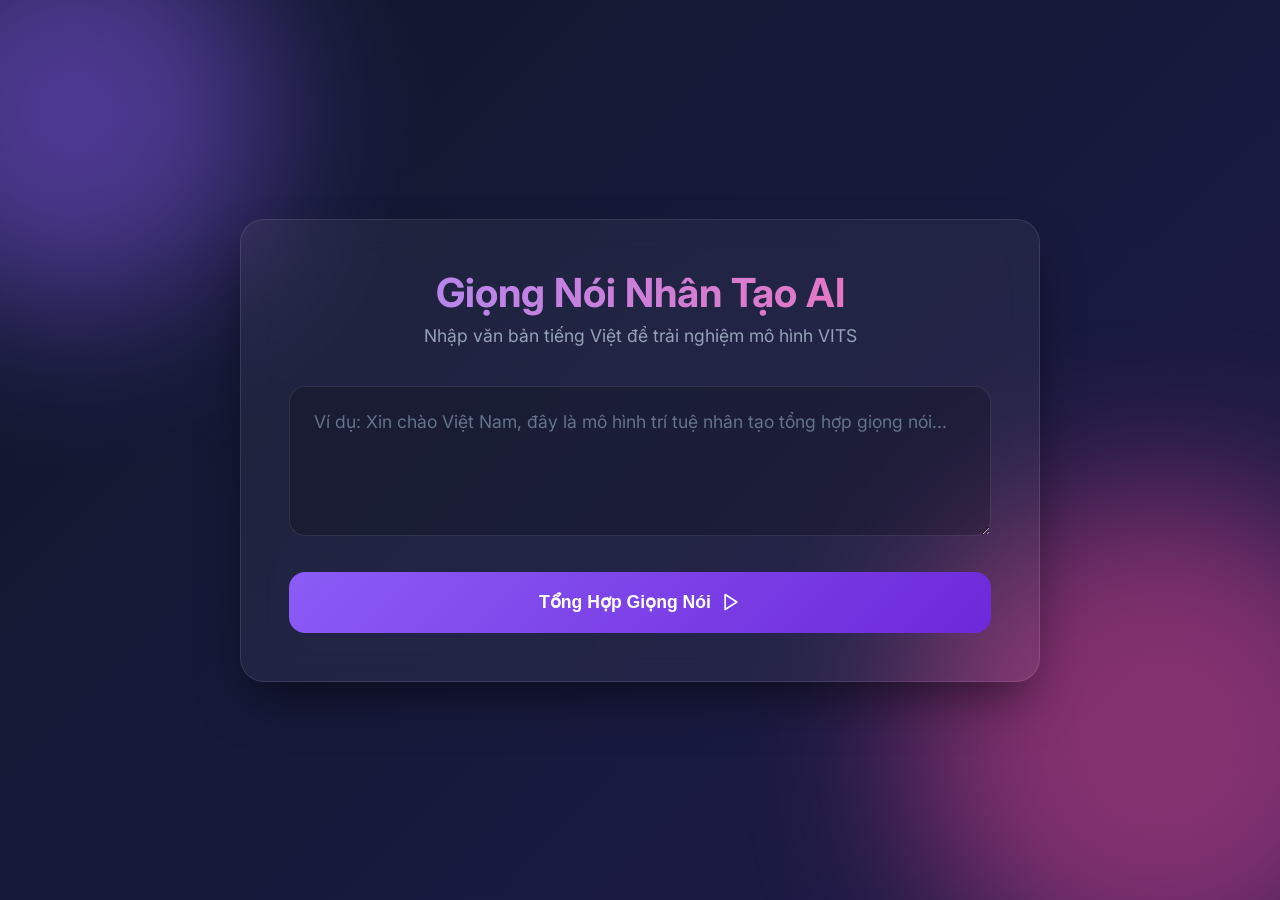
==== templates/index.html @ 56fe4cca "Cập nhật mã nguồn và model" ====
<!DOCTYPE html>
<html lang="vi">
<head>
    <meta charset="UTF-8">
    <meta name="viewport" content="width=device-width, initial-scale=1.0">
    <title>VITS TTS - Sinh Giọng Nói AI</title>
    <link href="https://fonts.googleapis.com/css2?family=Inter:wght@300;400;500;600;700&display=swap" rel="stylesheet">
    <style>
        :root {
            --bg-gradient: linear-gradient(135deg, #0f172a 0%, #1e1b4b 100%);
            --glass-bg: rgba(255, 255, 255, 0.05);
            --glass-border: rgba(255, 255, 255, 0.1);
            --primary: #8b5cf6;
            --primary-hover: #7c3aed;
            --text-main: #f8fafc;
            --text-muted: #94a3b8;
        }

        * {
            box-sizing: border-box;
            margin: 0;
            padding: 0;
        }

        body {
            font-family: 'Inter', sans-serif;
            background: var(--bg-gradient);
            color: var(--text-main);
            min-height: 100vh;
            display: flex;
            align-items: center;
            justify-content: center;
            padding: 2rem;
            overflow-x: hidden;
        }

        .background-blobs {
            position: absolute;
            top: 0;
            left: 0;
            width: 100%;
            height: 100%;
            overflow: hidden;
            z-index: 0;
        }

        .blob {
            position: absolute;
            filter: blur(80px);
            opacity: 0.5;
            border-radius: 50%;
            animation: float 10s infinite alternate;
        }

        .blob-1 {
            top: -10%;
            left: -10%;
            width: 400px;
            height: 400px;
            background: #8b5cf6;
        }

        .blob-2 {
            bottom: -10%;
            right: -10%;
            width: 500px;
            height: 500px;
            background: #ec4899;
            animation-delay: -5s;
        }

        @keyframes float {
            0% { transform: translate(0, 0) scale(1); }
            100% { transform: translate(30px, 50px) scale(1.1); }
        }

        .container {
            position: relative;
            z-index: 1;
            width: 100%;
            max-width: 800px;
            background: var(--glass-bg);
            backdrop-filter: blur(16px);
            -webkit-backdrop-filter: blur(16px);
            border: 1px solid var(--glass-border);
            border-radius: 24px;
            padding: 3rem;
            box-shadow: 0 25px 50px -12px rgba(0, 0, 0, 0.5);
            transition: transform 0.3s ease, box-shadow 0.3s ease;
        }

        .container:hover {
            transform: translateY(-5px);
            box-shadow: 0 30px 60px -12px rgba(0, 0, 0, 0.6);
        }

        h1 {
            font-size: 2.5rem;
            font-weight: 700;
            margin-bottom: 0.5rem;
            background: linear-gradient(to right, #a78bfa, #f472b6);
            -webkit-background-clip: text;
            -webkit-text-fill-color: transparent;
            text-align: center;
        }

        p.subtitle {
            text-align: center;
            color: var(--text-muted);
            margin-bottom: 2.5rem;
            font-size: 1.1rem;
        }

        .input-group {
            margin-bottom: 2rem;
            position: relative;
        }

        textarea {
            width: 100%;
            background: rgba(0, 0, 0, 0.2);
            border: 1px solid var(--glass-border);
            border-radius: 16px;
            padding: 1.5rem;
            color: var(--text-main);
            font-family: inherit;
            font-size: 1.1rem;
            resize: vertical;
            min-height: 150px;
            transition: all 0.3s ease;
            outline: none;
        }

        textarea:focus {
            border-color: var(--primary);
            box-shadow: 0 0 0 4px rgba(139, 92, 246, 0.1);
            background: rgba(0, 0, 0, 0.3);
        }

        textarea::placeholder {
            color: #64748b;
        }

        .btn-generate {
            width: 100%;
            padding: 1.25rem;
            background: linear-gradient(135deg, var(--primary) 0%, #6d28d9 100%);
            color: white;
            border: none;
            border-radius: 16px;
            font-size: 1.1rem;
            font-weight: 600;
            cursor: pointer;
            transition: all 0.3s ease;
            display: flex;
            align-items: center;
            justify-content: center;
            gap: 10px;
        }

        .btn-generate:hover:not(:disabled) {
            transform: translateY(-2px);
            box-shadow: 0 10px 20px -10px var(--primary);
        }
        
        .btn-generate:active:not(:disabled) {
            transform: translateY(1px);
        }

        .btn-generate:disabled {
            opacity: 0.7;
            cursor: not-allowed;
        }

        .spinner {
            width: 20px;
            height: 20px;
            border: 3px solid rgba(255,255,255,0.3);
            border-radius: 50%;
            border-top-color: white;
            animation: spin 1s ease-in-out infinite;
            display: none;
        }

        @keyframes spin {
            to { transform: rotate(360deg); }
        }

        .result-container {
            margin-top: 2.5rem;
            padding-top: 2rem;
            border-top: 1px solid var(--glass-border);
            display: none;
            opacity: 0;
            transform: translateY(10px);
            transition: all 0.5s ease;
        }

        .result-container.show {
            display: block;
            opacity: 1;
            transform: translateY(0);
        }

        .result-title {
            font-size: 1.2rem;
            font-weight: 600;
            margin-bottom: 1rem;
            color: #e2e8f0;
        }

        audio {
            width: 100%;
            height: 54px;
            border-radius: 12px;
            outline: none;
        }

        /* Tùy chỉnh thanh audio cho chrome/safari */
        audio::-webkit-media-controls-panel {
            background: rgba(255, 255, 255, 0.1);
        }
        audio::-webkit-media-controls-current-time-display,
        audio::-webkit-media-controls-time-remaining-display {
            color: white;
        }

        .error-message {
            color: #ef4444;
            background: rgba(239, 68, 68, 0.1);
            border: 1px solid rgba(239, 68, 68, 0.2);
            padding: 1rem;
            border-radius: 12px;
            margin-top: 1rem;
            display: none;
            font-size: 0.95rem;
        }
    </style>
</head>
<body>

    <div class="background-blobs">
        <div class="blob blob-1"></div>
        <div class="blob blob-2"></div>
    </div>

    <div class="container">
        <h1>Giọng Nói Nhân Tạo AI</h1>
        <p class="subtitle">Nhập văn bản tiếng Việt để trải nghiệm mô hình VITS</p>

        <div class="input-group">
            <textarea id="text-input" placeholder="Ví dụ: Xin chào Việt Nam, đây là mô hình trí tuệ nhân tạo tổng hợp giọng nói..." spellcheck="false"></textarea>
        </div>

        <button id="btn-generate" class="btn-generate">
            <div class="spinner" id="spinner"></div>
            <span id="btn-text">Tổng Hợp Giọng Nói</span>
            <svg id="btn-icon" width="20" height="20" fill="none" stroke="currentColor" stroke-width="2" viewBox="0 0 24 24" stroke-linecap="round" stroke-linejoin="round">
                <polygon points="5 3 19 12 5 21 5 3"></polygon>
            </svg>
        </button>

        <div id="error-box" class="error-message"></div>

        <div id="result-box" class="result-container">
            <div class="result-title">Kết quả:</div>
            <audio id="audio-player" controls></audio>
        </div>
    </div>

    <script>
        const btnGenerate = document.getElementById('btn-generate');
        const textInput = document.getElementById('text-input');
        const spinner = document.getElementById('spinner');
        const btnText = document.getElementById('btn-text');
        const btnIcon = document.getElementById('btn-icon');
        const resultBox = document.getElementById('result-box');
        const audioPlayer = document.getElementById('audio-player');
        const errorBox = document.getElementById('error-box');

        btnGenerate.addEventListener('click', async () => {
            const text = textInput.value.trim();
            if (!text) {
                showError("Vui lòng nhập văn bản cần tổng hợp.");
                return;
            }

            // UI Loading state
            btnGenerate.disabled = true;
            spinner.style.display = 'block';
            btnText.textContent = 'Đang xử lý...';
            btnIcon.style.display = 'none';
            resultBox.classList.remove('show');
            errorBox.style.display = 'none';

            try {
                const response = await fetch('/api/tts', {
                    method: 'POST',
                    headers: {
                        'Content-Type': 'application/json'
                    },
                    body: JSON.stringify({ text })
                });

                if (!response.ok) {
                    const errData = await response.json();
                    throw new Error(errData.error || 'Có lỗi xảy ra khi gọi API');
                }

                // Get audio blob
                const blob = await response.blob();
                const audioUrl = URL.createObjectURL(blob);
                
                // Play audio
                audioPlayer.src = audioUrl;
                resultBox.classList.add('show');
                
                // Auto play optional
                audioPlayer.play();

            } catch (error) {
                showError(error.message);
            } finally {
                // UI Reset state
                btnGenerate.disabled = false;
                spinner.style.display = 'none';
                btnText.textContent = 'Tổng Hợp Giọng Nói';
                btnIcon.style.display = 'block';
            }
        });

        function showError(msg) {
            errorBox.textContent = msg;
            errorBox.style.display = 'block';
        }
    </script>
</body>
</html>
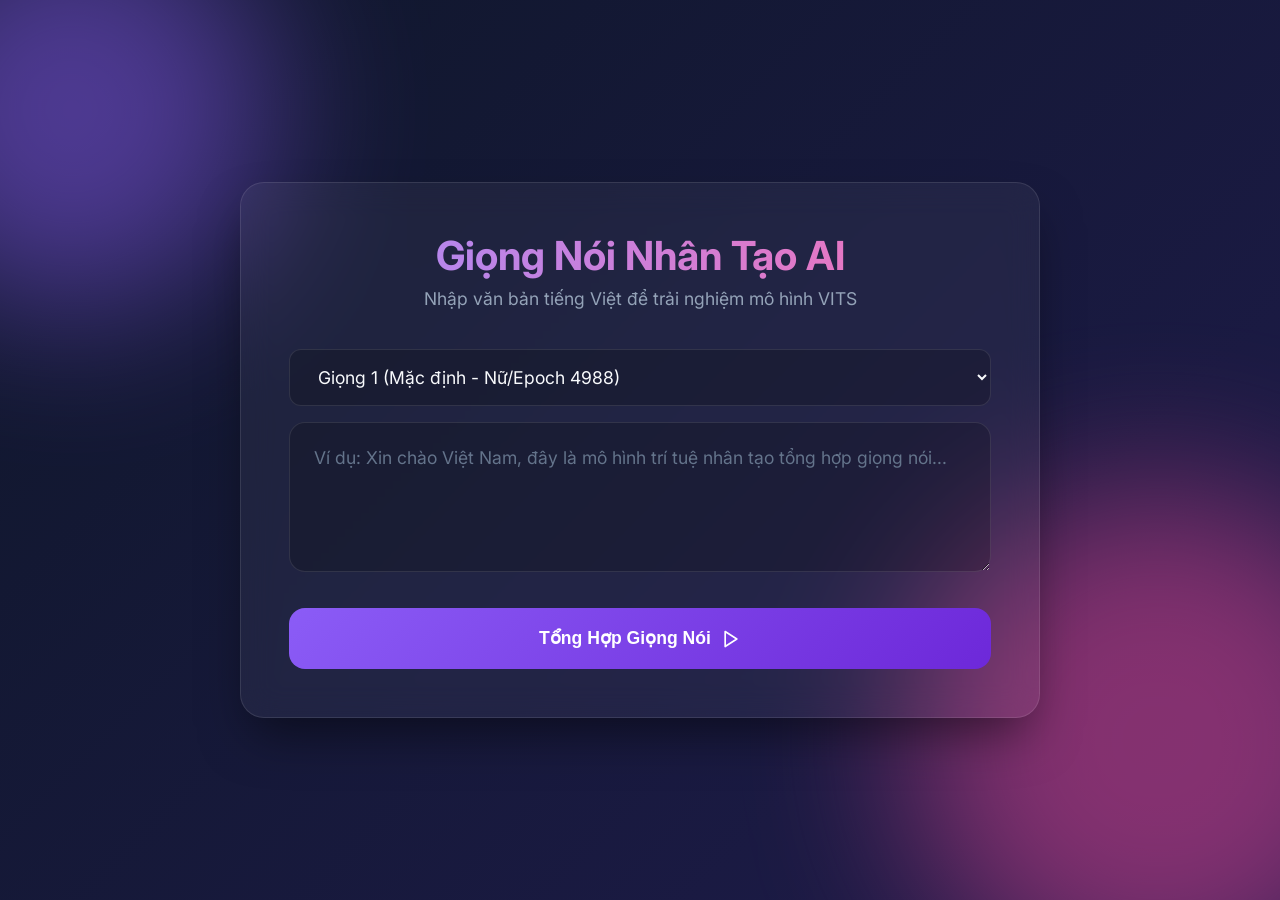
==== commit 6a59a2fa: "Thêm tính năng chọn 2 giọng đọc" ====
--- a/templates/index.html
+++ b/templates/index.html
@@ -140,6 +140,31 @@
         textarea::placeholder {
             color: #64748b;
         }
+        
+        .voice-select {
+            width: 100%;
+            background: rgba(0, 0, 0, 0.2);
+            border: 1px solid var(--glass-border);
+            border-radius: 12px;
+            padding: 1rem 1.5rem;
+            color: var(--text-main);
+            font-family: inherit;
+            font-size: 1.1rem;
+            margin-bottom: 1rem;
+            outline: none;
+            transition: all 0.3s ease;
+            cursor: pointer;
+        }
+
+        .voice-select:focus {
+            border-color: var(--primary);
+            box-shadow: 0 0 0 4px rgba(139, 92, 246, 0.1);
+        }
+        
+        .voice-select option {
+            background: #1e1b4b;
+            color: white;
+        }
 
         .btn-generate {
             width: 100%;
@@ -249,6 +274,10 @@
         <p class="subtitle">Nhập văn bản tiếng Việt để trải nghiệm mô hình VITS</p>
 
         <div class="input-group">
+            <select id="voice-select" class="voice-select">
+                <option value="voice1">Giọng 1 (Mặc định - Nữ/Epoch 4988)</option>
+                <option value="voice2">Giọng 2 (Giọng Nam)</option>
+            </select>
             <textarea id="text-input" placeholder="Ví dụ: Xin chào Việt Nam, đây là mô hình trí tuệ nhân tạo tổng hợp giọng nói..." spellcheck="false"></textarea>
         </div>
 
@@ -280,6 +309,8 @@
 
         btnGenerate.addEventListener('click', async () => {
             const text = textInput.value.trim();
+            const voice = document.getElementById('voice-select').value;
+            
             if (!text) {
                 showError("Vui lòng nhập văn bản cần tổng hợp.");
                 return;
@@ -299,7 +330,7 @@
                     headers: {
                         'Content-Type': 'application/json'
                     },
-                    body: JSON.stringify({ text })
+                    body: JSON.stringify({ text, voice })
                 });
 
                 if (!response.ok) {
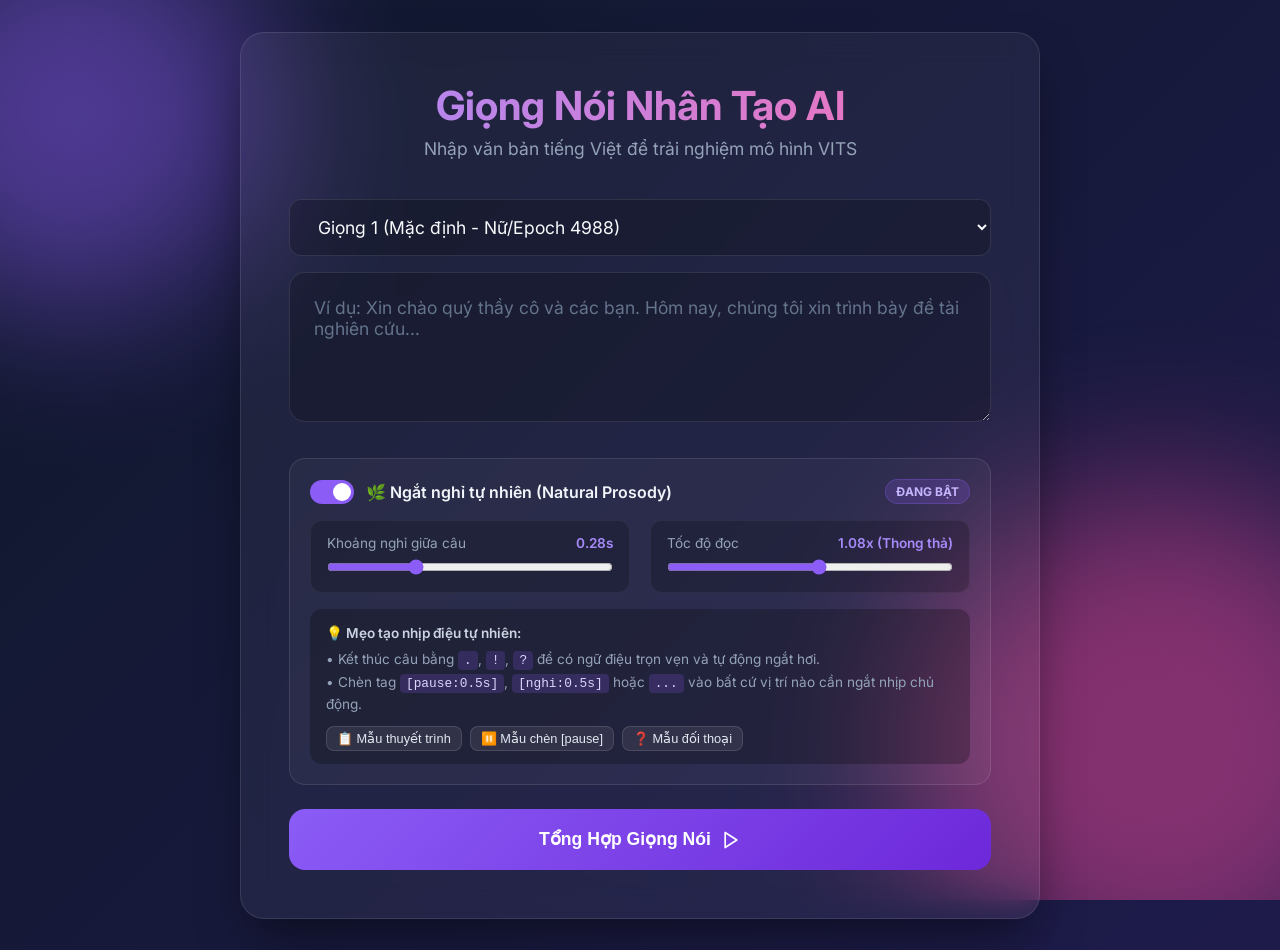
==== commit f86bab1b: "Them tinh nang ngat nghi tu nhien (Natural Prosody) va tinh chinh tham so cho ca 2 giong" ====
--- a/templates/index.html
+++ b/templates/index.html
@@ -260,6 +260,170 @@
             display: none;
             font-size: 0.95rem;
         }
+
+        /* ─── Prosody / Natural Pause Control Panel ─── */
+        .prosody-panel {
+            background: rgba(255, 255, 255, 0.04);
+            border: 1px solid var(--glass-border);
+            border-radius: 16px;
+            padding: 1.25rem;
+            margin-bottom: 1.5rem;
+            transition: all 0.3s ease;
+        }
+
+        .panel-header {
+            display: flex;
+            align-items: center;
+            justify-content: space-between;
+            margin-bottom: 1rem;
+        }
+
+        .toggle-container {
+            display: flex;
+            align-items: center;
+            gap: 12px;
+            cursor: pointer;
+            user-select: none;
+        }
+
+        .toggle-container input {
+            display: none;
+        }
+
+        .toggle-slider {
+            width: 44px;
+            height: 24px;
+            background: rgba(255, 255, 255, 0.2);
+            border-radius: 24px;
+            position: relative;
+            transition: background 0.3s ease;
+        }
+
+        .toggle-slider::before {
+            content: '';
+            position: absolute;
+            width: 18px;
+            height: 18px;
+            border-radius: 50%;
+            background: white;
+            top: 3px;
+            left: 3px;
+            transition: transform 0.3s ease;
+        }
+
+        .toggle-container input:checked + .toggle-slider {
+            background: var(--primary);
+        }
+
+        .toggle-container input:checked + .toggle-slider::before {
+            transform: translateX(20px);
+        }
+
+        .toggle-label {
+            font-size: 1rem;
+            font-weight: 600;
+            color: #f1f5f9;
+        }
+
+        .badge-status {
+            font-size: 0.75rem;
+            font-weight: 700;
+            padding: 4px 10px;
+            border-radius: 20px;
+            background: rgba(139, 92, 246, 0.2);
+            color: #c4b5fd;
+            border: 1px solid rgba(139, 92, 246, 0.3);
+        }
+
+        .sliders-row {
+            display: grid;
+            grid-template-columns: 1fr 1fr;
+            gap: 1.25rem;
+            margin-bottom: 1rem;
+            transition: opacity 0.3s ease;
+        }
+
+        @media (max-width: 600px) {
+            .sliders-row {
+                grid-template-columns: 1fr;
+            }
+        }
+
+        .slider-group {
+            background: rgba(0, 0, 0, 0.2);
+            padding: 0.85rem 1rem;
+            border-radius: 12px;
+            border: 1px solid rgba(255, 255, 255, 0.05);
+        }
+
+        .slider-header {
+            display: flex;
+            justify-content: space-between;
+            font-size: 0.85rem;
+            color: var(--text-muted);
+            margin-bottom: 0.5rem;
+        }
+
+        .slider-val {
+            color: #a78bfa;
+            font-weight: 600;
+        }
+
+        input[type="range"] {
+            width: 100%;
+            accent-color: var(--primary);
+            cursor: pointer;
+        }
+
+        .tips-box {
+            background: rgba(0, 0, 0, 0.25);
+            border-radius: 12px;
+            padding: 0.85rem 1rem;
+            font-size: 0.85rem;
+            color: #94a3b8;
+            line-height: 1.6;
+        }
+
+        .tips-title {
+            color: #cbd5e1;
+            font-weight: 600;
+            margin-bottom: 0.3rem;
+            display: flex;
+            align-items: center;
+            gap: 6px;
+        }
+
+        .tips-box code {
+            background: rgba(139, 92, 246, 0.2);
+            color: #ddd6fe;
+            padding: 2px 6px;
+            border-radius: 4px;
+            font-size: 0.8rem;
+        }
+
+        .sample-buttons {
+            display: flex;
+            gap: 8px;
+            margin-top: 0.6rem;
+            flex-wrap: wrap;
+        }
+
+        .btn-sample {
+            background: rgba(255, 255, 255, 0.08);
+            border: 1px solid rgba(255, 255, 255, 0.12);
+            color: #e2e8f0;
+            border-radius: 8px;
+            padding: 4px 10px;
+            font-size: 0.8rem;
+            cursor: pointer;
+            transition: all 0.2s ease;
+        }
+
+        .btn-sample:hover {
+            background: rgba(139, 92, 246, 0.25);
+            border-color: var(--primary);
+            color: white;
+        }
     </style>
 </head>
 <body>
@@ -278,7 +442,47 @@
                 <option value="voice1">Giọng 1 (Mặc định - Nữ/Epoch 4988)</option>
                 <option value="voice2">Giọng 2 (Giọng Nam)</option>
             </select>
-            <textarea id="text-input" placeholder="Ví dụ: Xin chào Việt Nam, đây là mô hình trí tuệ nhân tạo tổng hợp giọng nói..." spellcheck="false"></textarea>
+            <textarea id="text-input" placeholder="Ví dụ: Xin chào quý thầy cô và các bạn. Hôm nay, chúng tôi xin trình bày đề tài nghiên cứu..." spellcheck="false"></textarea>
+        </div>
+
+        <!-- Bảng điều khiển ngắt nghỉ tự nhiên -->
+        <div class="prosody-panel">
+            <div class="panel-header">
+                <label class="toggle-container" title="Bật để ngắt nghỉ và lấy hơi tự nhiên giữa các câu">
+                    <input type="checkbox" id="natural-mode-toggle" checked>
+                    <span class="toggle-slider"></span>
+                    <span class="toggle-label">🌿 Ngắt nghỉ tự nhiên (Natural Prosody)</span>
+                </label>
+                <span class="badge-status" id="badge-mode">ĐANG BẬT</span>
+            </div>
+
+            <div class="sliders-row" id="sliders-container">
+                <div class="slider-group">
+                    <div class="slider-header">
+                        <span>Khoảng nghỉ giữa câu</span>
+                        <span class="slider-val" id="pause-val">0.28s</span>
+                    </div>
+                    <input type="range" id="pause-slider" min="0.10" max="0.70" step="0.02" value="0.28">
+                </div>
+                <div class="slider-group">
+                    <div class="slider-header">
+                        <span>Tốc độ đọc</span>
+                        <span class="slider-val" id="speed-val">1.08x (Thong thả)</span>
+                    </div>
+                    <input type="range" id="speed-slider" min="0.85" max="1.30" step="0.02" value="1.08">
+                </div>
+            </div>
+
+            <div class="tips-box">
+                <div class="tips-title">💡 Mẹo tạo nhịp điệu tự nhiên:</div>
+                <div>• Kết thúc câu bằng <code>.</code>, <code>!</code>, <code>?</code> để có ngữ điệu trọn vẹn và tự động ngắt hơi.</div>
+                <div>• Chèn tag <code>[pause:0.5s]</code>, <code>[nghi:0.5s]</code> hoặc <code>...</code> vào bất cứ vị trí nào cần ngắt nhịp chủ động.</div>
+                <div class="sample-buttons">
+                    <button type="button" class="btn-sample" onclick="setSample(1)">📋 Mẫu thuyết trình</button>
+                    <button type="button" class="btn-sample" onclick="setSample(2)">⏸️ Mẫu chèn [pause]</button>
+                    <button type="button" class="btn-sample" onclick="setSample(3)">❓ Mẫu đối thoại</button>
+                </div>
+            </div>
         </div>
 
         <button id="btn-generate" class="btn-generate">
@@ -307,9 +511,57 @@
         const audioPlayer = document.getElementById('audio-player');
         const errorBox = document.getElementById('error-box');
 
+        // Prosody controls
+        const naturalToggle = document.getElementById('natural-mode-toggle');
+        const badgeMode = document.getElementById('badge-mode');
+        const slidersContainer = document.getElementById('sliders-container');
+        const pauseSlider = document.getElementById('pause-slider');
+        const pauseVal = document.getElementById('pause-val');
+        const speedSlider = document.getElementById('speed-slider');
+        const speedVal = document.getElementById('speed-val');
+
+        // Update UI khi toggle
+        naturalToggle.addEventListener('change', () => {
+            const isEnabled = naturalToggle.checked;
+            badgeMode.textContent = isEnabled ? 'ĐANG BẬT' : 'ĐÃ TẮT';
+            badgeMode.style.background = isEnabled ? 'rgba(139, 92, 246, 0.2)' : 'rgba(239, 68, 68, 0.2)';
+            badgeMode.style.color = isEnabled ? '#c4b5fd' : '#fca5a5';
+            badgeMode.style.borderColor = isEnabled ? 'rgba(139, 92, 246, 0.3)' : 'rgba(239, 68, 68, 0.3)';
+            slidersContainer.style.opacity = isEnabled ? '1' : '0.4';
+            slidersContainer.style.pointerEvents = isEnabled ? 'auto' : 'none';
+        });
+
+        // Sliders live text
+        pauseSlider.addEventListener('input', () => {
+            pauseVal.textContent = parseFloat(pauseSlider.value).toFixed(2) + 's';
+        });
+
+        speedSlider.addEventListener('input', () => {
+            const val = parseFloat(speedSlider.value);
+            let desc = '';
+            if (val <= 0.95) desc = ' (Nhanh)';
+            else if (val <= 1.12) desc = ' (Thong thả)';
+            else desc = ' (Chậm rãi)';
+            speedVal.textContent = val.toFixed(2) + 'x' + desc;
+        });
+
+        // Set sample text
+        function setSample(type) {
+            if (type === 1) {
+                textInput.value = "Kính chào quý thầy cô và các bạn! Hôm nay, nhóm chúng tôi xin trình bày về đề tài tổng hợp tiếng nói tiếng Việt bằng mô hình VITS. Kính mời thầy cô cùng theo dõi bài báo cáo.";
+            } else if (type === 2) {
+                textInput.value = "Trí tuệ nhân tạo đang thay đổi thế giới. [pause:0.5s] Đặc biệt trong lĩnh vực xử lý giọng nói, [pause:0.3s] mô hình VITS đã mang lại chất lượng vượt bậc so với các phương pháp truyền thống.";
+            } else if (type === 3) {
+                textInput.value = "Xin chào bạn, hôm nay thời tiết thế nào? Thật tuyệt vời, chúng ta hãy cùng nhau bắt đầu buổi làm việc thật hiệu quả nhé!";
+            }
+        }
+
         btnGenerate.addEventListener('click', async () => {
             const text = textInput.value.trim();
             const voice = document.getElementById('voice-select').value;
+            const natural_mode = naturalToggle.checked;
+            const pause_duration = parseFloat(pauseSlider.value);
+            const speed = parseFloat(speedSlider.value);
             
             if (!text) {
                 showError("Vui lòng nhập văn bản cần tổng hợp.");
@@ -330,12 +582,26 @@
                     headers: {
                         'Content-Type': 'application/json'
                     },
-                    body: JSON.stringify({ text, voice })
+                    body: JSON.stringify({
+                        text,
+                        voice,
+                        natural_mode,
+                        pause_duration,
+                        speed
+                    })
                 });
 
                 if (!response.ok) {
-                    const errData = await response.json();
-                    throw new Error(errData.error || 'Có lỗi xảy ra khi gọi API');
+                    const text = await response.text();
+                    let errMsg = 'Có lỗi xảy ra khi gọi API (HTTP ' + response.status + ')';
+                    try {
+                        const errData = JSON.parse(text);
+                        errMsg = errData.error || errMsg;
+                    } catch (e) {
+                        console.error("API Error:", text);
+                        errMsg = 'Lỗi máy chủ: Server không phản hồi đúng định dạng. Vui lòng thử lại.';
+                    }
+                    throw new Error(errMsg);
                 }
 
                 // Get audio blob
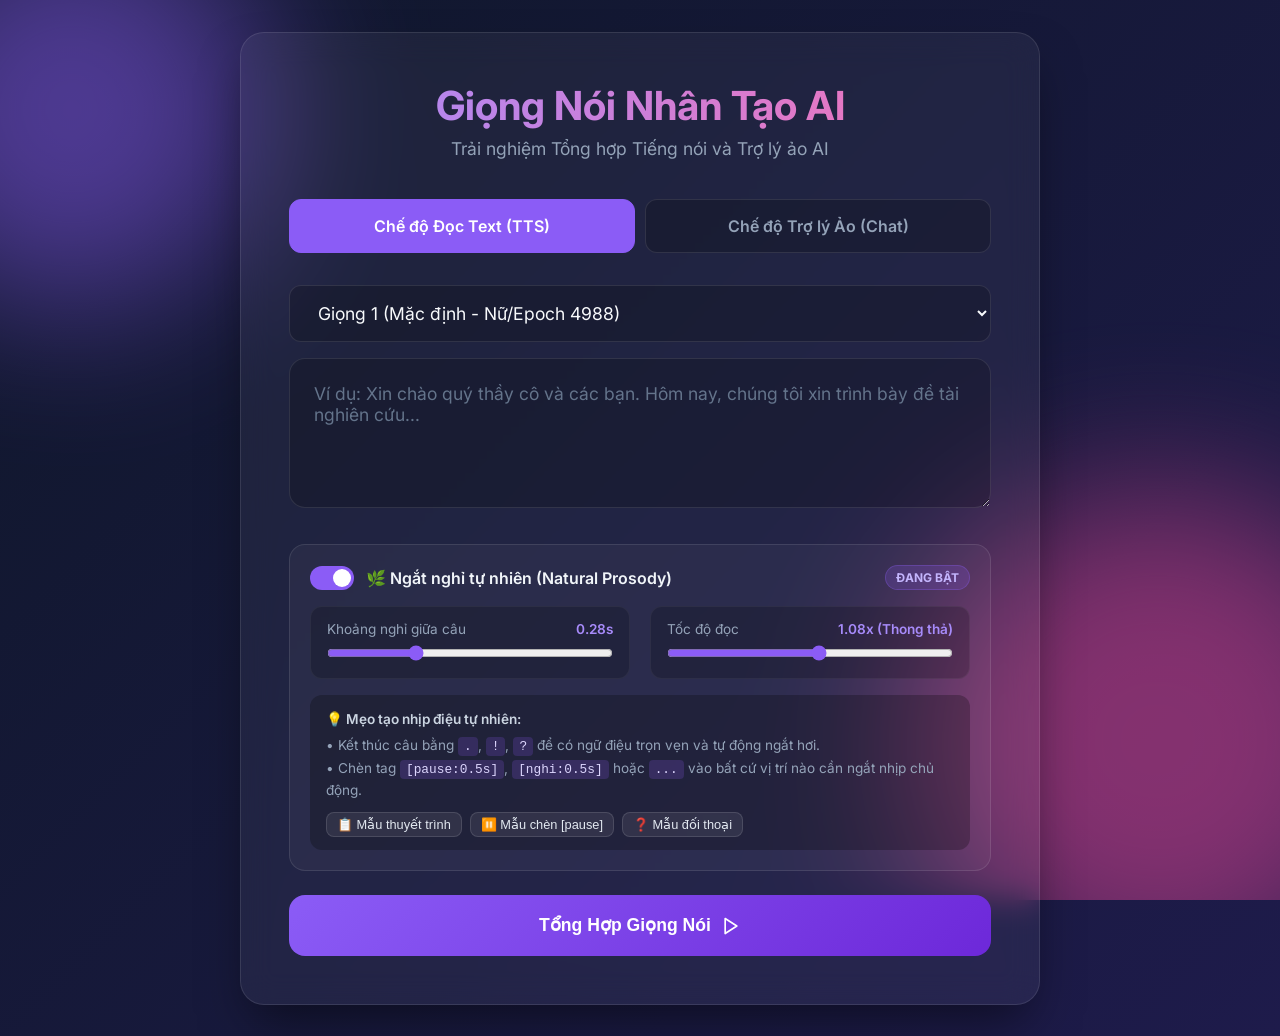
==== commit 50477b32: "Update code for deployment and secure API keys" ====
--- a/templates/index.html
+++ b/templates/index.html
@@ -424,6 +424,88 @@
             border-color: var(--primary);
             color: white;
         }
+
+        .tabs {
+            display: flex;
+            gap: 10px;
+            margin-bottom: 2rem;
+        }
+        
+        .tab {
+            flex: 1;
+            padding: 1rem;
+            text-align: center;
+            background: rgba(0,0,0,0.2);
+            border: 1px solid var(--glass-border);
+            border-radius: 12px;
+            cursor: pointer;
+            transition: all 0.3s;
+            font-weight: 600;
+            color: var(--text-muted);
+        }
+        
+        .tab.active {
+            background: var(--primary);
+            border-color: var(--primary);
+            color: white;
+        }
+        
+        .chat-history {
+            max-height: 400px;
+            overflow-y: auto;
+            display: flex;
+            flex-direction: column;
+            gap: 1rem;
+            padding: 1.5rem;
+            background: rgba(0, 0, 0, 0.2);
+            border: 1px solid var(--glass-border);
+            border-radius: 16px;
+            margin-bottom: 1.5rem;
+            display: none;
+        }
+        
+        .chat-history::-webkit-scrollbar {
+            width: 8px;
+        }
+        .chat-history::-webkit-scrollbar-thumb {
+            background: rgba(255, 255, 255, 0.2);
+            border-radius: 4px;
+        }
+
+        .chat-msg {
+            max-width: 85%;
+            padding: 1rem 1.25rem;
+            border-radius: 16px;
+            line-height: 1.5;
+            font-size: 1.05rem;
+            animation: fadeIn 0.3s ease;
+        }
+
+        @keyframes fadeIn {
+            from { opacity: 0; transform: translateY(10px); }
+            to { opacity: 1; transform: translateY(0); }
+        }
+
+        .chat-msg.user {
+            align-self: flex-end;
+            background: linear-gradient(135deg, var(--primary) 0%, #6d28d9 100%);
+            color: white;
+            border-bottom-right-radius: 4px;
+            box-shadow: 0 4px 15px rgba(139, 92, 246, 0.3);
+        }
+
+        .chat-msg.ai {
+            align-self: flex-start;
+            background: rgba(255, 255, 255, 0.08);
+            color: #e2e8f0;
+            border-bottom-left-radius: 4px;
+            border: 1px solid rgba(255, 255, 255, 0.05);
+        }
+        
+        .chat-msg audio {
+            margin-top: 10px;
+            height: 40px;
+        }
     </style>
 </head>
 <body>
@@ -435,7 +517,18 @@
 
     <div class="container">
         <h1>Giọng Nói Nhân Tạo AI</h1>
-        <p class="subtitle">Nhập văn bản tiếng Việt để trải nghiệm mô hình VITS</p>
+        <p class="subtitle">Trải nghiệm Tổng hợp Tiếng nói và Trợ lý ảo AI</p>
+
+        <div class="tabs">
+            <div class="tab active" id="tab-tts">Chế độ Đọc Text (TTS)</div>
+            <div class="tab" id="tab-chat">Chế độ Trợ lý Ảo (Chat)</div>
+        </div>
+
+        <div id="chat-history" class="chat-history">
+            <div class="chat-msg ai">
+                Xin chào! Tôi là trợ lý ảo AI. Bạn muốn hỏi điều gì?
+            </div>
+        </div>
 
         <div class="input-group">
             <select id="voice-select" class="voice-select">
@@ -495,9 +588,11 @@
 
         <div id="error-box" class="error-message"></div>
 
+        <!-- removed chat-reply-box -->
+
         <div id="result-box" class="result-container">
             <div class="result-title">Kết quả:</div>
-            <audio id="audio-player" controls></audio>
+            <audio id="audio-player" controls autoplay></audio>
         </div>
     </div>
 
@@ -510,6 +605,36 @@
         const resultBox = document.getElementById('result-box');
         const audioPlayer = document.getElementById('audio-player');
         const errorBox = document.getElementById('error-box');
+
+        // Tabs and modes
+        let currentMode = 'tts'; // 'tts' or 'chat'
+        const tabTts = document.getElementById('tab-tts');
+        const tabChat = document.getElementById('tab-chat');
+        const chatHistory = document.getElementById('chat-history');
+        const prosodyPanel = document.querySelector('.prosody-panel');
+
+        tabTts.addEventListener('click', () => {
+            currentMode = 'tts';
+            tabTts.classList.add('active');
+            tabChat.classList.remove('active');
+            textInput.placeholder = "Ví dụ: Xin chào quý thầy cô và các bạn. Hôm nay, chúng tôi xin trình bày đề tài nghiên cứu...";
+            textInput.style.minHeight = "150px";
+            btnText.textContent = 'Tổng Hợp Giọng Nói';
+            chatHistory.style.display = 'none';
+            prosodyPanel.style.display = 'block';
+        });
+
+        tabChat.addEventListener('click', () => {
+            currentMode = 'chat';
+            tabChat.classList.add('active');
+            tabTts.classList.remove('active');
+            textInput.placeholder = "Hỏi Trợ lý ảo (Ví dụ: Kể cho tôi nghe một sự thật thú vị về mặt trời)";
+            textInput.style.minHeight = "80px";
+            btnText.textContent = 'Gửi Câu Hỏi';
+            chatHistory.style.display = 'flex';
+            prosodyPanel.style.display = 'none';
+            resultBox.classList.remove('show');
+        });
 
         // Prosody controls
         const naturalToggle = document.getElementById('natural-mode-toggle');
@@ -564,56 +689,163 @@
             const speed = parseFloat(speedSlider.value);
             
             if (!text) {
-                showError("Vui lòng nhập văn bản cần tổng hợp.");
+                showError("Vui lòng nhập nội dung.");
                 return;
             }
 
             // UI Loading state
             btnGenerate.disabled = true;
             spinner.style.display = 'block';
-            btnText.textContent = 'Đang xử lý...';
             btnIcon.style.display = 'none';
             resultBox.classList.remove('show');
             errorBox.style.display = 'none';
 
+            let textToSynth = text;
+
+            let aiMsgElement = null;
+
             try {
-                const response = await fetch('/api/tts', {
-                    method: 'POST',
-                    headers: {
-                        'Content-Type': 'application/json'
-                    },
-                    body: JSON.stringify({
-                        text,
-                        voice,
-                        natural_mode,
-                        pause_duration,
-                        speed
-                    })
-                });
-
-                if (!response.ok) {
-                    const text = await response.text();
-                    let errMsg = 'Có lỗi xảy ra khi gọi API (HTTP ' + response.status + ')';
-                    try {
-                        const errData = JSON.parse(text);
-                        errMsg = errData.error || errMsg;
-                    } catch (e) {
-                        console.error("API Error:", text);
-                        errMsg = 'Lỗi máy chủ: Server không phản hồi đúng định dạng. Vui lòng thử lại.';
+                if (currentMode === 'chat') {
+                    // Hiển thị tin nhắn người dùng
+                    const userMsg = document.createElement('div');
+                    userMsg.className = 'chat-msg user';
+                    userMsg.textContent = text;
+                    chatHistory.appendChild(userMsg);
+                    chatHistory.scrollTop = chatHistory.scrollHeight;
+                    textInput.value = ''; // Xóa text area
+
+                    // Hiển thị bong bóng chờ của AI
+                    aiMsgElement = document.createElement('div');
+                    aiMsgElement.className = 'chat-msg ai';
+                    aiMsgElement.innerHTML = '<i>Đang kết nối...</i>';
+                    chatHistory.appendChild(aiMsgElement);
+                    chatHistory.scrollTop = chatHistory.scrollHeight;
+
+                    btnText.textContent = 'Trợ lý đang suy nghĩ...';
+                    
+                    const chatRes = await fetch('/api/chat_stream', {
+                        method: 'POST',
+                        headers: {'Content-Type': 'application/json'},
+                        body: JSON.stringify({
+                            prompt: text,
+                            voice: voice,
+                            pause_duration: pause_duration,
+                            speed: speed
+                        })
+                    });
+                    
+                    if (!chatRes.ok) {
+                        throw new Error('Lỗi gọi API Streaming');
                     }
-                    throw new Error(errMsg);
+                    
+                    const reader = chatRes.body.getReader();
+                    const decoder = new TextDecoder("utf-8");
+                    let buffer = "";
+                    
+                    const audioQueue = [];
+                    let isPlaying = false;
+                    let firstChunk = true;
+                    
+                    function playNextAudio() {
+                        if (audioQueue.length === 0) {
+                            isPlaying = false;
+                            return;
+                        }
+                        isPlaying = true;
+                        const b64 = audioQueue.shift();
+                        const audio = new Audio("data:audio/wav;base64," + b64);
+                        
+                        // Cập nhật giao diện: thêm audio control (ẩn) để giữ đúng định dạng chat
+                        const inlineAudio = document.createElement('audio');
+                        inlineAudio.controls = true;
+                        inlineAudio.style.display = 'none'; // Ẩn đi vì ta phát ngầm qua new Audio()
+                        aiMsgElement.appendChild(inlineAudio);
+                        
+                        audio.onended = playNextAudio;
+                        audio.play().catch(e => {
+                            console.error("Lỗi tự động phát audio:", e);
+                            playNextAudio();
+                        });
+                    }
+
+                    while (true) {
+                        const { done, value } = await reader.read();
+                        if (done) break;
+                        
+                        buffer += decoder.decode(value, { stream: true });
+                        const lines = buffer.split('\n');
+                        buffer = lines.pop(); // Giữ lại dòng chưa hoàn chỉnh
+                        
+                        for (const line of lines) {
+                            if (!line.trim()) continue;
+                            try {
+                                const data = JSON.parse(line);
+                                if (data.error) {
+                                    throw new Error(data.error);
+                                }
+                                
+                                if (firstChunk) {
+                                    aiMsgElement.innerHTML = ''; // Xóa chữ "Đang kết nối..."
+                                    firstChunk = false;
+                                }
+                                
+                                // Nối thêm text
+                                const span = document.createElement('span');
+                                span.textContent = data.text + ' ';
+                                aiMsgElement.appendChild(span);
+                                chatHistory.scrollTop = chatHistory.scrollHeight;
+                                
+                                // Đưa audio vào hàng đợi
+                                if (data.audio) {
+                                    audioQueue.push(data.audio);
+                                    if (!isPlaying) {
+                                        playNextAudio();
+                                    }
+                                }
+                                
+                            } catch (e) {
+                                console.error("Lỗi parse JSON:", e, line);
+                            }
+                        }
+                    }
+                } else {
+                    btnText.textContent = 'Đang xử lý...';
+
+                    const response = await fetch('/api/tts', {
+                        method: 'POST',
+                        headers: {
+                            'Content-Type': 'application/json'
+                        },
+                        body: JSON.stringify({
+                            text: textToSynth,
+                            voice,
+                            natural_mode,
+                            pause_duration,
+                            speed
+                        })
+                    });
+
+                    if (!response.ok) {
+                        const resText = await response.text();
+                        let errMsg = 'Có lỗi xảy ra khi gọi API TTS';
+                        try {
+                            const errData = JSON.parse(resText);
+                            errMsg = errData.error || errMsg;
+                        } catch (e) {
+                            errMsg = 'Lỗi máy chủ: Server không phản hồi đúng định dạng.';
+                        }
+                        throw new Error(errMsg);
+                    }
+
+                    // Get audio blob
+                    const blob = await response.blob();
+                    const audioUrl = URL.createObjectURL(blob);
+                    
+                    // Play audio ở tab TTS
+                    audioPlayer.src = audioUrl;
+                    resultBox.classList.add('show');
+                    audioPlayer.play().catch(e => console.log(e));
                 }
-
-                // Get audio blob
-                const blob = await response.blob();
-                const audioUrl = URL.createObjectURL(blob);
-                
-                // Play audio
-                audioPlayer.src = audioUrl;
-                resultBox.classList.add('show');
-                
-                // Auto play optional
-                audioPlayer.play();
 
             } catch (error) {
                 showError(error.message);
@@ -621,7 +853,7 @@
                 // UI Reset state
                 btnGenerate.disabled = false;
                 spinner.style.display = 'none';
-                btnText.textContent = 'Tổng Hợp Giọng Nói';
+                btnText.textContent = currentMode === 'chat' ? 'Gửi Câu Hỏi' : 'Tổng Hợp Giọng Nói';
                 btnIcon.style.display = 'block';
             }
         });
